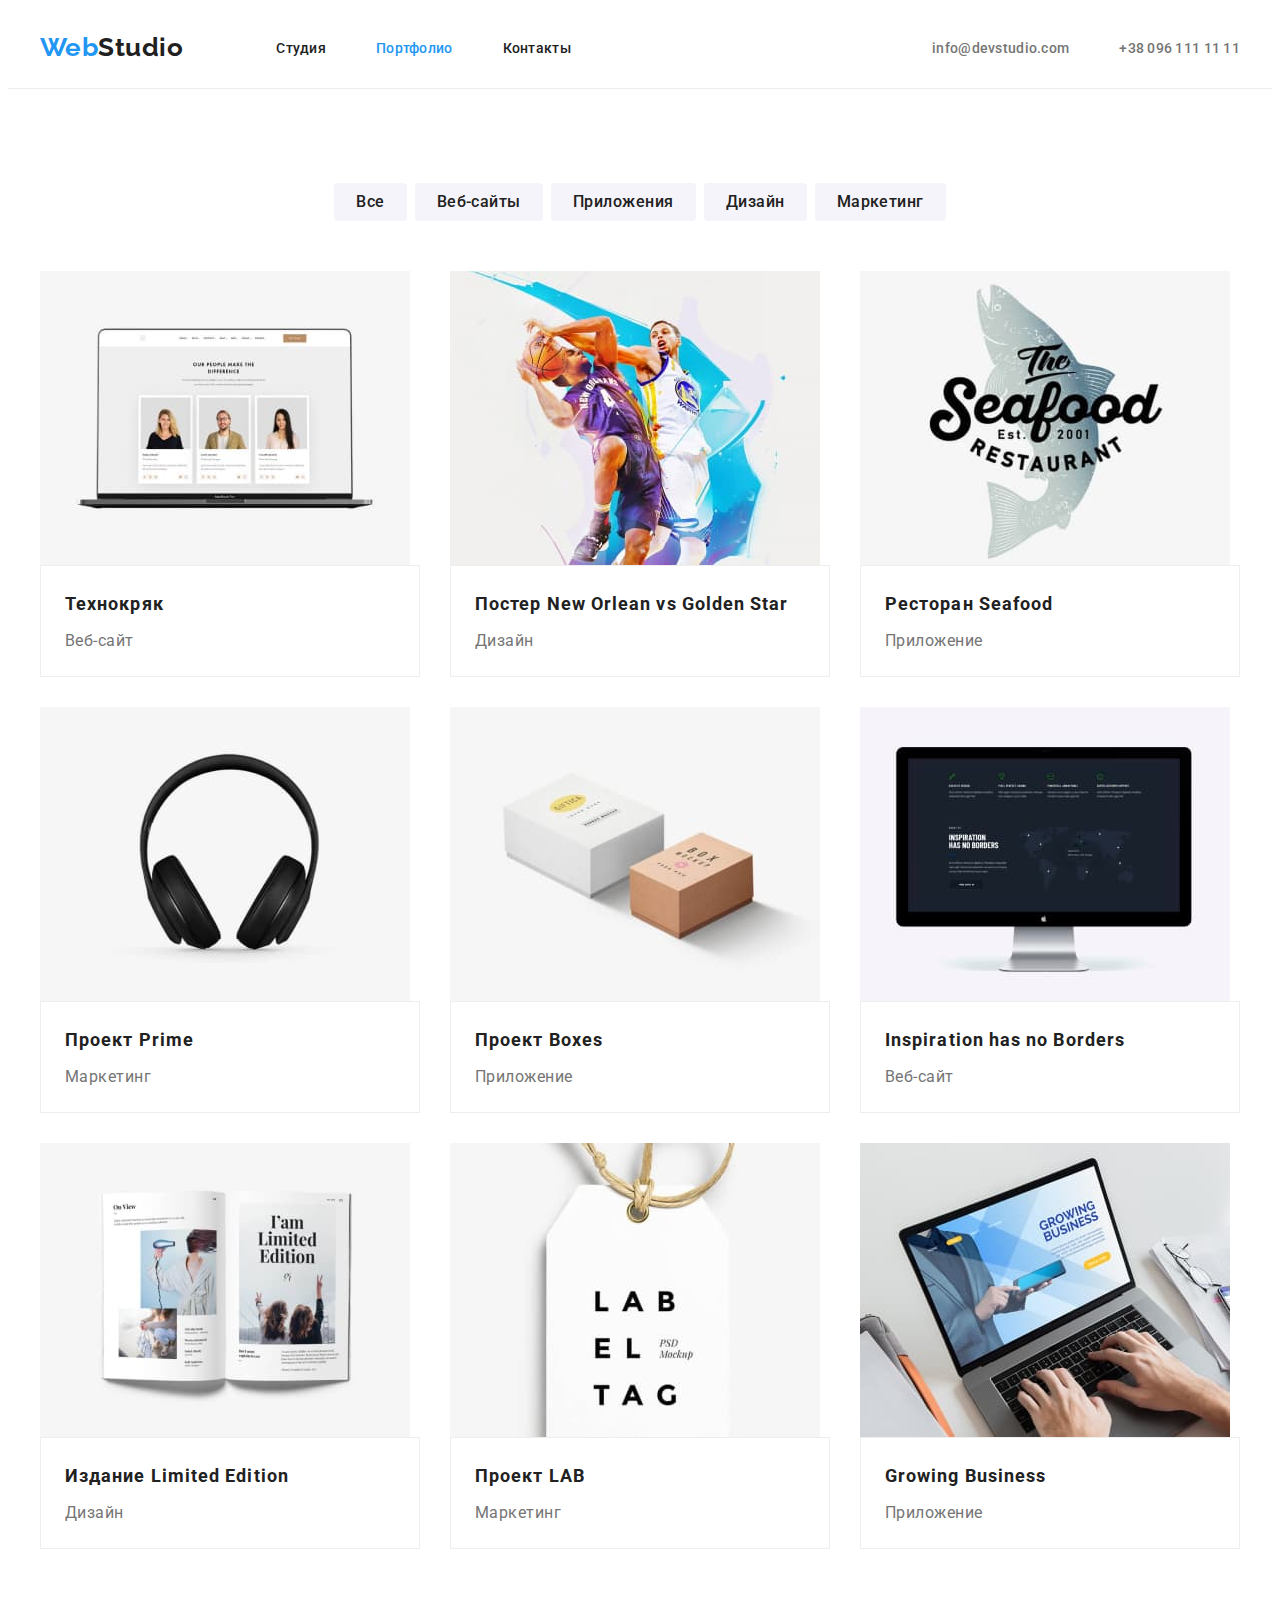
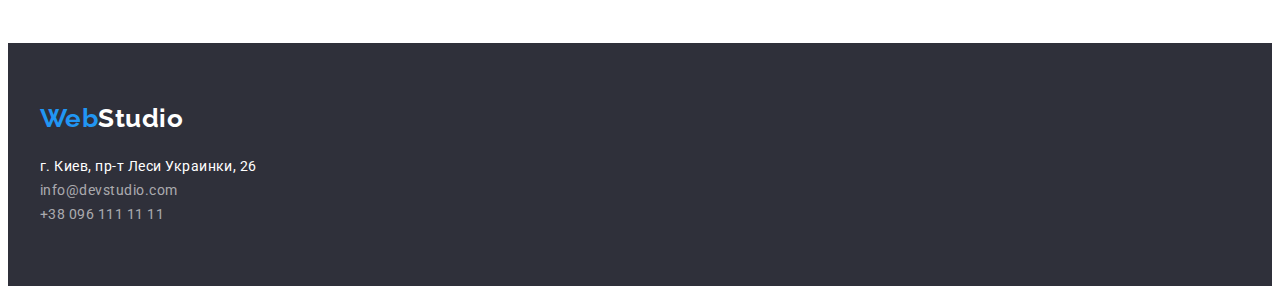
==== portfolio.html @ c4aeabe7 "переніс з ДЗ 3" ====
<!DOCTYPE html>
<html lang="ru">
  <head>
    <meta charset="UTF-8" />
    <meta http-equiv="X-UA-Compatible" content="IE=edge" />
    <meta name="viewport" content="width=device-width, initial-scale=1.0" />
    <title>Portfolio</title>

    <link rel="preconnect" href="https://fonts.googleapis.com" />
    <link rel="preconnect" href="https://fonts.gstatic.com" crossorigin />
    <link
      href="https://fonts.googleapis.com/css2?family=Raleway:wght@700&family=Roboto:wght@400;500;700;900&display=swap"
      rel="stylesheet"
    />
    <link
      rel="stylesheet"
      href="https://cdnjs.cloudflare.com/ajax/libs/modern-normalize/1.1.0/modern-normalize.min.css"
      integrity="sha512-wpPYUAdjBVSE4KJnH1VR1HeZfpl1ub8YT/NKx4PuQ5NmX2tKuGu6U/JRp5y+Y8XG2tV+wKQpNHVUX03MfMFn9Q=="
      crossorigin="anonymous"
      referrerpolicy="no-referrer"
    />

    <link rel="stylesheet" href="./css/styles.css" />
  </head>
  <body class="page">
    <!--Шапка страницы-->
    <header class="header">
      <div class="container">
        <a href="./index.html" class="logo">Web<span class="logo-black">Studio</span></a>
        <nav>
          <ul class="site-nav list">
            <li class="site-nav-item"><a href="./index.html" class="link">Студия</a></li>
            <li class="site-nav-item">
              <a href="./portfolio.html" class="link curret">Портфолио</a>
            </li>
            <li class="site-nav-item"><a href="" class="link">Контакты</a></li>
          </ul>
        </nav>
        <ul class="contact-nav list">
          <li class="contact-nav-item">
            <a href="mailto:info@devstudio.com" class="link">info@devstudio.com</a>
          </li>
          <li class="contact-nav-item">
            <a href="tel:+380961111111" class="link">+38 096 111 11 11</a>
          </li>
        </ul>
      </div>
    </header>
    <!--Уникаольний контент страницы-->

    <main>
      <section class="section">
        <div class="container">
          <ul class="portfolio-btn-list list">
            <li class="portfolio-btn-item"><button type="button" class="portfolio-btn">Все</button></li>
            <li class="portfolio-btn-item">
              <button type="button" class="portfolio-btn">Веб-сайты</button>
            </li>
            <li class="portfolio-btn-item">
              <button type="button" class="portfolio-btn">Приложения</button>
            </li>
            <li class="portfolio-btn-item">
              <button type="button" class="portfolio-btn">Дизайн</button>
            </li>
            <li class="portfolio-btn-item">
              <button type="button" class="portfolio-btn">Маркетинг</button>
            </li>
          </ul>
          <h1 class="visually-hidden">Наши работы</h1>
          <ul class="portfolio-list list">
            <li class="portfolio-list-item">
              <img src="./images/examplework_1.jpg" alt="Открытый ноутбук" width="370" />
              <div class="portfolio-content">
                <h2 class="title">Технокряк</h2>
                <p class="text">Веб-сайт</p>
              </div>
            </li>
            <li class="portfolio-list-item">
              <img src="./images/examplework_2.jpg" alt="Два баскетболиста с мячом" width="370" />
              <div class="portfolio-content">
                <h2 class="title">Постер <span lang="en"> New Orlean vs Golden Star</span></h2>
                <p class="text">Дизайн</p>
              </div>
            </li>
            <li class="portfolio-list-item">
              <img src="./images/examplework_3.jpg" alt="Рыба и название ресторана" width="370" />
              <div class="portfolio-content">
                <h2 class="title">Ресторан <span lang="en">Seafood</span></h2>
                <p class="text">Приложение</p>
              </div>
            </li>
            <li class="portfolio-list-item">
              <img src="./images/examplework_4.jpg" alt="Наушники" width="370" />
              <div class="portfolio-content">
                <h2 class="title">Проект <span lang="en">Prime</span></h2>
                <p class="text">Маркетинг</p>
              </div>
            </li>
            <li class="portfolio-list-item">
              <img src="./images/examplework_5.jpg" alt="Две картонные коробки" width="370" />
              <div class="portfolio-content">
                <h2 class="title">Проект <span lang="en">Boxes</span></h2>
                <p class="text">Приложение</p>
              </div>
            </li>
            <li class="portfolio-list-item">
              <img src="./images/examplework_6.jpg" alt="Монитор" width="370" />
              <div class="portfolio-content">
                <h2 class="title" lang="en">Inspiration has no Borders</h2>
                <p class="text">Веб-сайт</p>
              </div>
            </li>
            <li class="portfolio-list-item">
              <img src="./images/examplework_7.jpg" alt="Развёрнутая книга" width="370" />
              <div class="portfolio-content">
                <h2 class="title">Издание <span lang="en"> Limited Edition</span></h2>
                <p class="text">Дизайн</p>
              </div>
            </li>
            <li class="portfolio-list-item">
              <img src="./images/examplework_8.jpg" alt="Бирка" width="370" />
              <div class="portfolio-content">
                <h2 class="title">Проект <span lang="en">LAB</span></h2>
                <p class="text">Маркетинг</p>
              </div>
            </li>
            <li class="portfolio-list-item">
              <img src="./images/examplework_9.jpg" alt="Руки на клавиатуре ноутбука" />
              <div class="portfolio-content">
                <h2 class="title" lang="en">Growing Business</h2>
                <p class="text">Приложение</p>
              </div>
            </li>
          </ul>
        </div>
      </section>
    </main>

    <!--Подвал страницы-->
    <footer class="footer">
      <div class="container">
        <a href="./index.html" class="logo">Web<span class="logo-white">Studio</span></a>
        <ul class="footer-list list">
          <li>
            <a
              href="https://goo.gl/maps/DVqmVE1EjnWFbu6t8"
              target="_blank"
              rel="noopener noreferrer"
              class="link adress"
              >г. Киев, пр-т Леси Украинки, 26
            </a>
          </li>
          <li><a href="mailto:info@devstudio.com" class="link">info@devstudio.com</a></li>
          <li><a href="tel:+380961111111" class="link">+38 096 111 11 11</a></li>
        </ul>
      </div>
    </footer>
  </body>
</html>
---- css/styles.css ----
/*основний колір тексту #757575 */
/* додатковий колір тексту #212121 */
/*білий колір заголовка #FFFFFF */
/*акцент #2196F3*/
/*колір фону #FFFFFF*/
/*колір героя та футера #2F303A*/
/*додатковий колір фону #E5E5E5*/
/*колір фону секціі команда  #F5F4FA;*/
/*колір номери і телефону в футері rgba(255, 255, 255, 0.6);*/


/*приховування заголовка секції наши преимущества*/
.visually-hidden {
  position: absolute;
  white-space: nowrap;
  width: 1px;
  height: 1px;
  overflow: hidden;
  border: 0;
  padding: 0;
  clip: rect(0 0 0 0);
  clip-path: inset(50%);
  margin: -1px;
}

/*-----Обнуляємо стилі глобально. RESET------------*/


p,
h1,
h2,
h3,
h4,
h5,
h6 {
  margin: 0;
}

ul,
ol {
  margin: 0;
  padding-left: 0;
}

button {
  cursor: pointer;
}

 img {
  display: block;
}  

/*-----------стоворюємо контейнер------------------*/
.container {
  width: 1200px;
  margin: 0 auto;
  padding-left: 15px;
  padding-right: 15px;
  /* outline: 1px solid tomato; */
}

/*-----------призначення змінної-------------------*/


:root {
  --primary-text-color: #757575;
  --title-text-color: #212121;
  --brand-color: #2196f3;
}

/*стилізація всього документу*/
.page {
  color: var(--primary-text-color);
  background-color: #FFFFFF;
  font-family: 'Roboto', sans-serif;
  letter-spacing: 0.03em;
}

/*прибирання крапок біля списку*/
.list {
  list-style: none;
}

/*----------- стилізація heade------------------*/
.header {
  padding-top: 24px;
  padding-bottom: 25px;
  border-bottom: 1px solid #ECECEC;
}


/*стилізація логотипу*/
.logo {
  color:
    var(--brand-color);
  font-family: 'Raleway', sans-serif;
  font-weight: 700;
  font-size: 26px;
  line-height: 1.19;
  text-decoration: none;
  margin-right: 93px;
}

/*стилизація чорної частини логотипу */
.logo-black {
  color: #212121;
}

.header .container {
  display: flex;
  align-items: center;
}

.site-nav {
  display: flex;
}

.contact-nav {
  display: flex;
  margin-left: auto;
}

.site-nav-item:not(:last-child),
.contact-nav-item:not(:last-child) {
  margin-right: 50px;
}

/*стилізація навігації сайту*/
.site-nav .link {
  text-decoration: none;
  color: #212121;
  font-weight: 500;
  font-size: 14px;
  line-height: 1.14;
  letter-spacing: 0.02em;
}

.site-nav .link:hover,
.site-nav .link:focus {
  color: var(--brand-color);
}

.site-nav .link.curret {
  color: var(--brand-color);
}

/*стилізація навігаціі контактів*/
.contact-nav .link {
  color: #757575;
  font-weight: 500;
  font-size: 14px;
  line-height: 1.14;
  letter-spacing: 0.02em;
  text-decoration: none;
}
.contact-nav .link:hover,
.contact-nav .link:focus {
  color: var(--brand-color);
}

/*------------------стилізація героя----------*/
.hero {
  background-color: #2f303a;
  padding-top: 200px;
  padding-bottom: 200px;
}

/*переводить текст заголовка героя в верхній регістр*/
.hero-title {
  color: #ffffff;
  font-weight: 900;
  font-size: 44px;
  line-height: 1.36;
  text-align: center;
  letter-spacing: 0.06em;
  text-transform: uppercase;

  max-width: 696px;
  margin: 0 auto 30px;


}

/*стилізація кнопки героя*/
.btn-primery {
  min-width: 200px;
  height: 50px;
  display: block;
  margin: 0 auto;

  color: #FFFFFF;
  background-color: var(--brand-color);
  font-family: inherit;
  font-weight: 700;
  font-size: 16px;
  line-height: 1.86;

  border: 1px solid var(--brand-color);
  border-radius: 4px;
  box-shadow: 0px 4px 4px rgba(0, 0, 0, 0.15);

}

/*стилізація секцій   якійсь брєд не розібрався з94 */
.section {
  padding-top: 94px;
  padding-bottom: 94px;
}

.section-title {
  color: var(--title-text-color);
  font-weight: 700;
  font-size: 36px;
  line-height: 1.17;
  text-align: center;
  margin-bottom: 50px;
}

/*стилізація секції з перевагами*/

.section-feature {
  padding-bottom: 47px;
}

.feature-list {
  display: flex;
  margin-left: -30px;
}

.feature-list-item {
  flex-basis: calc(100% / 4 - 30px);
  margin-left: 30px;
}


.feature-list .title {
  color: var(--title-text-color);
  font-weight: 700;
  font-size: 14px;
  line-height: 1.14;
  text-transform: uppercase;
  margin-bottom: 10px;
}

.feature-list .text {
  font-size: 14px;
  line-height: 1.72;
}

/*стилізація секції чим ми займаємося*/

.section-work {
  padding-top: 47px;
}

.work-list {
  display: flex;
  margin-left: -30px;
}

.work-list-item {
  flex-basis: calc(100% / 3 - 30px);
  margin-left: 30px;
}


/*стилізація секції наша команда*/
.section-team {
  background-color: #F5F4FA;

}

.team-list {
  display: flex;
  margin-left: -30px;
}

.team-list-item {
  flex-basis: calc(100% / 4 - 30px);
  margin-left: 30px;
  box-shadow: 0px 1px 3px rgba(0, 0, 0, 0.12), 0px 1px 1px rgba(0, 0, 0, 0.14), 0px 2px 1px rgba(0, 0, 0, 0.2);
  border-radius: 0px 0px 4px 4px;

  background-color: #FFFFFF;

}

.team-list .title {
  color: var(--title-text-color);
  font-weight: 500;
  font-size: 16px;
  line-height: 1.19;
  text-align: center;
  margin-bottom: 10px;
}

.team-list .text {
  font-size: 16px;
  line-height: 1.19;
  text-align: center;
}

.team-content {
  padding-top: 30px;
  padding-bottom: 30px;
}


/*cтилізація футера*/
.footer {
  background-color: #2F303A;
  padding-top: 60px;
  padding-bottom: 60px;
}

/*стилизація білої частини логотипу футера */
.logo-white {
  color: #FFFFFF;
}

.footer .logo {
  margin-bottom: 20px;
  display: block;
}

/*стилізація контактів футера*/
.footer-list .link {
  color: rgba(255, 255, 255, 0.6);

  font-size: 14px;
  line-height: 1.72;
  text-decoration: none;
  display: block;
}

.footer-list-item:not(:last-child) {
  margin-bottom: 9px;
}


.footer-list .link.adress {
  color: #FFFFFF;
}

.footer-list .link:hover,
.footer-list .link:focus {
  color: var(--brand-color);
}

/*стилізація portfolio.html*/
.portfolio-list .title {
  color: var(--title-text-color);
  font-weight: 700;
  font-size: 18px;
  line-height: 2;
  letter-spacing: 0.06em;
  margin-bottom: 4px;
}

/*стилізація кнопок портфоліо*/


.portfolio-btn-list {
  display: flex;
  justify-content: center;
}

.portfolio-btn-item:not(:last-child) {
  margin-right: 8px;
}

.portfolio-btn {
  color: #212121;
  background-color: #F5F4FA;
  font-family: inherit;
  font-weight: 500;
  font-size: 16px;
  line-height: 1.63;
  text-align: center;
  letter-spacing: 0.03em;

  padding: 6px 22px;
  border: transparent;
  border-radius: 4px;

}

.portfolio-btn:hover,
.portfolio-btn:focus {
  color: #FFFFFF;
  background-color: #2196f3;
}

.portfolio-list {
  margin-top: 50px;
  display: flex;
  flex-wrap: wrap;
  margin-left: -30px;
  margin-bottom: -30px;
}

.portfolio-list-item {
  flex-basis: calc(100%/3 - 30px);
  margin-left: 30px;
  margin-bottom: 30px;
}

.portfolio-list .text {
  font-size: 16px;
  line-height: 1.88;
}

.portfolio-content {
  padding: 20px 24px;
  border: 1px solid #EEEEEE;
  ;
}
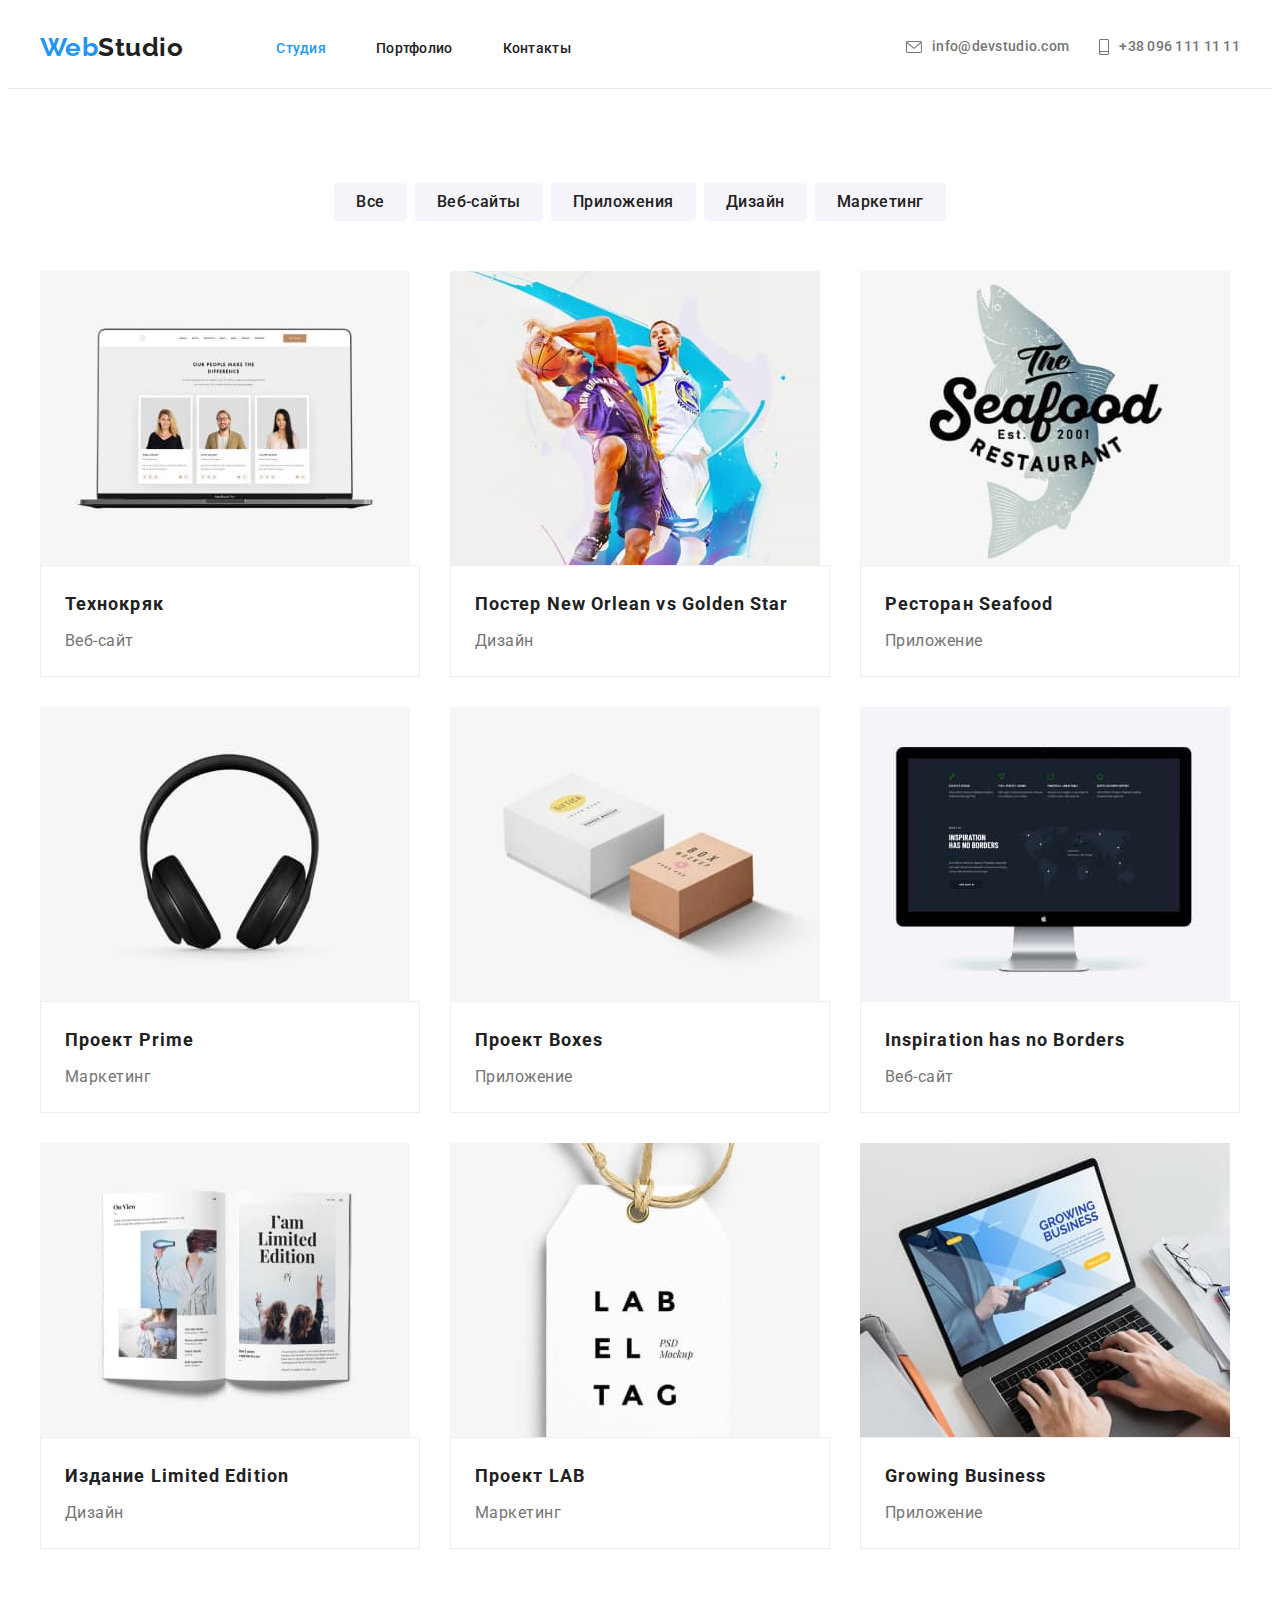
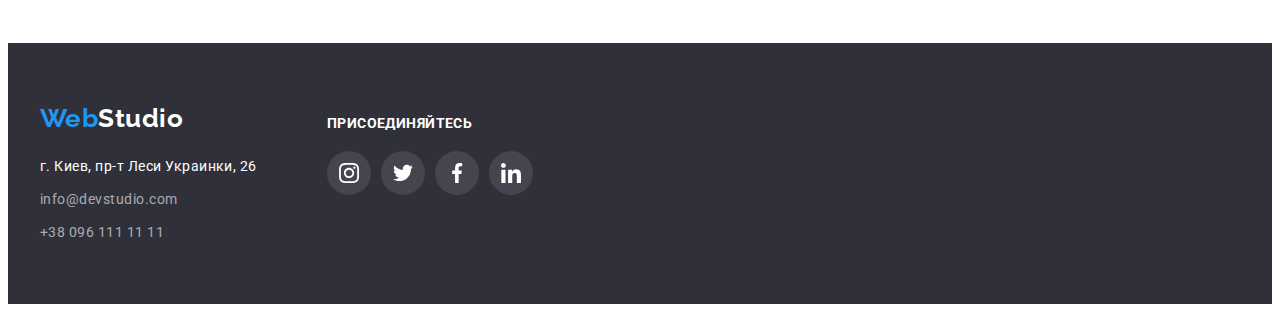
==== commit 5f84085f: "добавив тіні" ====
--- a/portfolio.html
+++ b/portfolio.html
@@ -29,19 +29,25 @@
         <a href="./index.html" class="logo">Web<span class="logo-black">Studio</span></a>
         <nav>
           <ul class="site-nav list">
-            <li class="site-nav-item"><a href="./index.html" class="link">Студия</a></li>
-            <li class="site-nav-item">
-              <a href="./portfolio.html" class="link curret">Портфолио</a>
-            </li>
+            <li class="site-nav-item"><a href="./index.html" class="link curret">Студия</a></li>
+            <li class="site-nav-item"><a href="./portfolio.html" class="link">Портфолио</a></li>
             <li class="site-nav-item"><a href="" class="link">Контакты</a></li>
           </ul>
         </nav>
         <ul class="contact-nav list">
           <li class="contact-nav-item">
-            <a href="mailto:info@devstudio.com" class="link">info@devstudio.com</a>
+            <a href="mailto:info@devstudio.com" class="link">
+              <svg class="contact-icon" width="16" height="12">
+                <use href="./images/icons.svg#icon-envelope"></use></svg
+              >info@devstudio.com</a
+            >
           </li>
           <li class="contact-nav-item">
-            <a href="tel:+380961111111" class="link">+38 096 111 11 11</a>
+            <a href="tel:+380961111111" class="link"
+              ><svg class="contact-icon" width="10" height="16">
+                <use href="./images/icons.svg#icon-smartphone"></use></svg
+              >+38 096 111 11 11</a
+            >
           </li>
         </ul>
       </div>
@@ -52,7 +58,9 @@
       <section class="section">
         <div class="container">
           <ul class="portfolio-btn-list list">
-            <li class="portfolio-btn-item"><button type="button" class="portfolio-btn">Все</button></li>
+            <li class="portfolio-btn-item">
+              <button type="button" class="portfolio-btn">Все</button>
+            </li>
             <li class="portfolio-btn-item">
               <button type="button" class="portfolio-btn">Веб-сайты</button>
             </li>
@@ -139,20 +147,59 @@
     <!--Подвал страницы-->
     <footer class="footer">
       <div class="container">
-        <a href="./index.html" class="logo">Web<span class="logo-white">Studio</span></a>
-        <ul class="footer-list list">
-          <li>
-            <a
-              href="https://goo.gl/maps/DVqmVE1EjnWFbu6t8"
-              target="_blank"
-              rel="noopener noreferrer"
-              class="link adress"
-              >г. Киев, пр-т Леси Украинки, 26
-            </a>
-          </li>
-          <li><a href="mailto:info@devstudio.com" class="link">info@devstudio.com</a></li>
-          <li><a href="tel:+380961111111" class="link">+38 096 111 11 11</a></li>
-        </ul>
+        <div class="footer-contact">
+          <a href="./index.html" class="logo">Web<span class="logo-white">Studio</span></a>
+          <ul class="footer-list list">
+            <li class="footer-list-item">
+              <a
+                href="https://goo.gl/maps/DVqmVE1EjnWFbu6t8"
+                target="_blank"
+                rel="noopener noreferrer"
+                class="link adress"
+                >г. Киев, пр-т Леси Украинки, 26
+              </a>
+            </li>
+            <li class="footer-list-item">
+              <a href="mailto:info@devstudio.com" class="link">info@devstudio.com</a>
+            </li>
+            <li class="footer-list-item">
+              <a href="tel:+380961111111" class="link">+38 096 111 11 11</a>
+            </li>
+          </ul>
+        </div>
+        <div class="footer-soc">
+          <h3 class="footer-soc-title">присоединяйтесь</h3>
+          <ul class="footer-soc-list list">
+            <li class="footer-soc-item">
+              <a href="" class="footer-soc-link">
+                <svg class="footer-soc-icon" width="20" height="20">
+                  <use href="./images/icons.svg#icon-instagram"></use>
+                </svg>
+              </a>
+            </li>
+            <li class="footer-soc-item">
+              <a href="" class="footer-soc-link">
+                <svg class="footer-soc-icon" width="20" height="20">
+                  <use href="./images/icons.svg#icon-twitter"></use>
+                </svg>
+              </a>
+            </li>
+            <li class="footer-soc-item">
+              <a href="" class="footer-soc-link">
+                <svg class="footer-soc-icon" width="20" height="20">
+                  <use href="./images/icons.svg#icon-facebook"></use>
+                </svg>
+              </a>
+            </li>
+            <li class="footer-soc-item">
+              <a href="" class="footer-soc-link">
+                <svg class="footer-soc-icon" width="20" height="20">
+                  <use href="./images/icons.svg#icon-linkedin"></use>
+                </svg>
+              </a>
+            </li>
+          </ul>
+        </div>
       </div>
     </footer>
   </body>
--- a/css/styles.css
+++ b/css/styles.css
@@ -7,7 +7,6 @@
 /*додатковий колір фону #E5E5E5*/
 /*колір фону секціі команда  #F5F4FA;*/
 /*колір номери і телефону в футері rgba(255, 255, 255, 0.6);*/
-
 
 /*приховування заголовка секції наши преимущества*/
 .visually-hidden {
@@ -25,7 +24,6 @@
 
 /*-----Обнуляємо стилі глобально. RESET------------*/
 
-
 p,
 h1,
 h2,
@@ -46,9 +44,9 @@
   cursor: pointer;
 }
 
- img {
+img {
   display: block;
-}  
+}
 
 /*-----------стоворюємо контейнер------------------*/
 .container {
@@ -61,7 +59,6 @@
 
 /*-----------призначення змінної-------------------*/
 
-
 :root {
   --primary-text-color: #757575;
   --title-text-color: #212121;
@@ -71,7 +68,7 @@
 /*стилізація всього документу*/
 .page {
   color: var(--primary-text-color);
-  background-color: #FFFFFF;
+  background-color: #ffffff;
   font-family: 'Roboto', sans-serif;
   letter-spacing: 0.03em;
 }
@@ -81,18 +78,16 @@
   list-style: none;
 }
 
-/*----------- стилізація heade------------------*/
+/*----------- стилізація header------------------*/
 .header {
   padding-top: 24px;
   padding-bottom: 25px;
-  border-bottom: 1px solid #ECECEC;
-}
-
+  border-bottom: 1px solid #ececec;
+}
 
 /*стилізація логотипу*/
 .logo {
-  color:
-    var(--brand-color);
+  color: var(--brand-color);
   font-family: 'Raleway', sans-serif;
   font-weight: 700;
   font-size: 26px;
@@ -120,8 +115,7 @@
   margin-left: auto;
 }
 
-.site-nav-item:not(:last-child),
-.contact-nav-item:not(:last-child) {
+.site-nav-item:not(:last-child) {
   margin-right: 50px;
 }
 
@@ -152,7 +146,25 @@
   line-height: 1.14;
   letter-spacing: 0.02em;
   text-decoration: none;
-}
+  display: flex;
+  align-items: center;
+}
+
+.contact-nav-item:not(:last-child) {
+  margin-right: 30px;
+}
+
+.contact-nav-item {
+  display: flex;
+  align-items: center;
+}
+
+.contact-icon {
+  display: block;
+  margin-right: 10px;
+  fill: currentColor;
+}
+
 .contact-nav .link:hover,
 .contact-nav .link:focus {
   color: var(--brand-color);
@@ -163,6 +175,14 @@
   background-color: #2f303a;
   padding-top: 200px;
   padding-bottom: 200px;
+  margin: 0 auto;
+  max-width: 1600px;
+
+  background-image: linear-gradient(rgba(47, 48, 58, 0.4), rgba(47, 48, 58, 0.4)),
+    url('../images/photo_hero.jpg');
+  background-position: center;
+  background-repeat: no-repeat;
+  background-size: cover;
 }
 
 /*переводить текст заголовка героя в верхній регістр*/
@@ -177,8 +197,6 @@
 
   max-width: 696px;
   margin: 0 auto 30px;
-
-
 }
 
 /*стилізація кнопки героя*/
@@ -188,7 +206,7 @@
   display: block;
   margin: 0 auto;
 
-  color: #FFFFFF;
+  color: #ffffff;
   background-color: var(--brand-color);
   font-family: inherit;
   font-weight: 700;
@@ -198,7 +216,6 @@
   border: 1px solid var(--brand-color);
   border-radius: 4px;
   box-shadow: 0px 4px 4px rgba(0, 0, 0, 0.15);
-
 }
 
 /*стилізація секцій   якійсь брєд не розібрався з94 */
@@ -232,7 +249,6 @@
   margin-left: 30px;
 }
 
-
 .feature-list .title {
   color: var(--title-text-color);
   font-weight: 700;
@@ -247,6 +263,17 @@
   line-height: 1.72;
 }
 
+.feature-thumb {
+  width: 100%;
+  height: 120px;
+  background-color: #f5f4fa;
+  border-radius: 4px;
+  margin-bottom: 30px;
+  align-items: center;
+  justify-content: center;
+  display: flex;
+}
+
 /*стилізація секції чим ми займаємося*/
 
 .section-work {
@@ -263,11 +290,9 @@
   margin-left: 30px;
 }
 
-
 /*стилізація секції наша команда*/
 .section-team {
-  background-color: #F5F4FA;
-
+  background-color: #f5f4fa;
 }
 
 .team-list {
@@ -278,11 +303,11 @@
 .team-list-item {
   flex-basis: calc(100% / 4 - 30px);
   margin-left: 30px;
-  box-shadow: 0px 1px 3px rgba(0, 0, 0, 0.12), 0px 1px 1px rgba(0, 0, 0, 0.14), 0px 2px 1px rgba(0, 0, 0, 0.2);
+  box-shadow: 0px 1px 3px rgba(0, 0, 0, 0.12), 0px 1px 1px rgba(0, 0, 0, 0.14),
+    0px 2px 1px rgba(0, 0, 0, 0.2);
   border-radius: 0px 0px 4px 4px;
 
-  background-color: #FFFFFF;
-
+  background-color: #ffffff;
 }
 
 .team-list .title {
@@ -305,22 +330,118 @@
   padding-bottom: 30px;
 }
 
+.team-soc-list {
+  display: flex;
+  margin-top: 16px;
+  justify-content: center;
+}
+
+.team-soc-item {
+  width: 44px;
+  height: 44px;
+  margin-right: 10px;
+}
+
+.team-soc-item:last-child {
+  margin-right: 0;
+}
+
+.team-soc-link {
+  width: 100%;
+  height: 100%;
+  border-radius: 50%;
+  display: flex;
+  align-items: center;
+  justify-content: center;
+  color: #afb1b8;
+}
+
+.team-soc-icom {
+  fill: currentColor;
+}
+
+.team-soc-link:hover,
+.team-soc-link:focus {
+  background-color: var(--brand-color);
+  color: #ffffff;
+}
+
+/* універсальний спосіб для дітей від батька та сусідів */
+/* .team-soc-link:hover,
+.team-soc-link:focus {
+  background-color: #2196f3;
+}
+
+.team-soc-link:hover .team-soc-icom,
+.team-soc-link:focus .team-soc-icom {
+  fill: #FFFFFF;
+} */
+/* ------------стилізація секції постійні клієнти -----------*/
+
+.client-list {
+  display: flex;
+  justify-content: center;
+}
+
+.client-item {
+  width: 170px;
+  height: 92px;
+  margin-right: 30px;
+}
+
+.client-item:last-child {
+  margin-right: 0;
+}
+
+.client-link {
+  width: 100%;
+  height: 100%;
+  display: flex;
+  justify-content: center;
+  align-items: center;
+  border: 1px solid #afb1b8;
+  border-radius: 4px;
+  color: #afb1b8;
+}
+
+.client-icon {
+  fill: currentColor;
+}
+
+.client-link:hover,
+.client-link:focus {
+  color: var(--brand-color);
+  border: 1px solid var(--brand-color);
+}
 
 /*cтилізація футера*/
 .footer {
-  background-color: #2F303A;
+  background-color: #2f303a;
   padding-top: 60px;
   padding-bottom: 60px;
 }
 
 /*стилизація білої частини логотипу футера */
 .logo-white {
-  color: #FFFFFF;
+  color: #ffffff;
 }
 
 .footer .logo {
   margin-bottom: 20px;
+  margin-right: 0;
   display: block;
+}
+
+.footer .container {
+  display: flex;
+}
+
+.footer-contact {
+  margin-right: 70px;
+}
+
+.footer-soc {
+  margin-top: 12px;
 }
 
 /*стилізація контактів футера*/
@@ -337,9 +458,8 @@
   margin-bottom: 9px;
 }
 
-
 .footer-list .link.adress {
-  color: #FFFFFF;
+  color: #ffffff;
 }
 
 .footer-list .link:hover,
@@ -347,7 +467,52 @@
   color: var(--brand-color);
 }
 
-/*стилізація portfolio.html*/
+.footer-soc-title {
+  margin-bottom: 20px;
+  font-weight: 700;
+  font-size: 14px;
+  line-height: calc(16 / 14);
+  letter-spacing: 0.03em;
+  text-transform: uppercase;
+
+  color: #ffffff;
+}
+
+.footer-soc-list {
+  display: flex;
+}
+
+.footer-soc-item {
+  width: 44px;
+  height: 44px;
+  margin-right: 10px;
+}
+
+.footer-soc-item:last-child {
+  margin-right: 0;
+}
+
+.footer-soc-link {
+  width: 100%;
+  height: 100%;
+  border-radius: 50%;
+  background-color: rgba(255, 255, 255, 0.1);
+  display: flex;
+  align-items: center;
+  justify-content: center;
+  color: #ffffff;
+}
+
+.footer-soc-icon {
+  fill: currentColor;
+}
+
+.footer-soc-link:hover,
+.footer-soc-link:focus {
+  background-color: var(--brand-color);
+}
+
+/*----------стилізація portfolio.html-----------*/
 .portfolio-list .title {
   color: var(--title-text-color);
   font-weight: 700;
@@ -359,7 +524,6 @@
 
 /*стилізація кнопок портфоліо*/
 
-
 .portfolio-btn-list {
   display: flex;
   justify-content: center;
@@ -371,7 +535,7 @@
 
 .portfolio-btn {
   color: #212121;
-  background-color: #F5F4FA;
+  background-color: #f5f4fa;
   font-family: inherit;
   font-weight: 500;
   font-size: 16px;
@@ -382,13 +546,14 @@
   padding: 6px 22px;
   border: transparent;
   border-radius: 4px;
-
 }
 
 .portfolio-btn:hover,
 .portfolio-btn:focus {
-  color: #FFFFFF;
+  color: #ffffff;
   background-color: #2196f3;
+  box-shadow: 0px 3px 1px rgba(0, 0, 0, 0.1), 0px 1px 2px rgba(0, 0, 0, 0.08),
+    0px 2px 2px rgba(0, 0, 0, 0.12);
 }
 
 .portfolio-list {
@@ -400,9 +565,14 @@
 }
 
 .portfolio-list-item {
-  flex-basis: calc(100%/3 - 30px);
+  flex-basis: calc(100% / 3 - 30px);
   margin-left: 30px;
   margin-bottom: 30px;
+}
+
+.portfolio-list-item:hover {
+  box-shadow: 0px 1px 1px rgba(0, 0, 0, 0.12), 0px 4px 4px rgba(0, 0, 0, 0.06),
+    1px 4px 6px rgba(0, 0, 0, 0.16);
 }
 
 .portfolio-list .text {
@@ -412,6 +582,5 @@
 
 .portfolio-content {
   padding: 20px 24px;
-  border: 1px solid #EEEEEE;
-  ;
-}
+  border: 1px solid #eeeeee;
+}
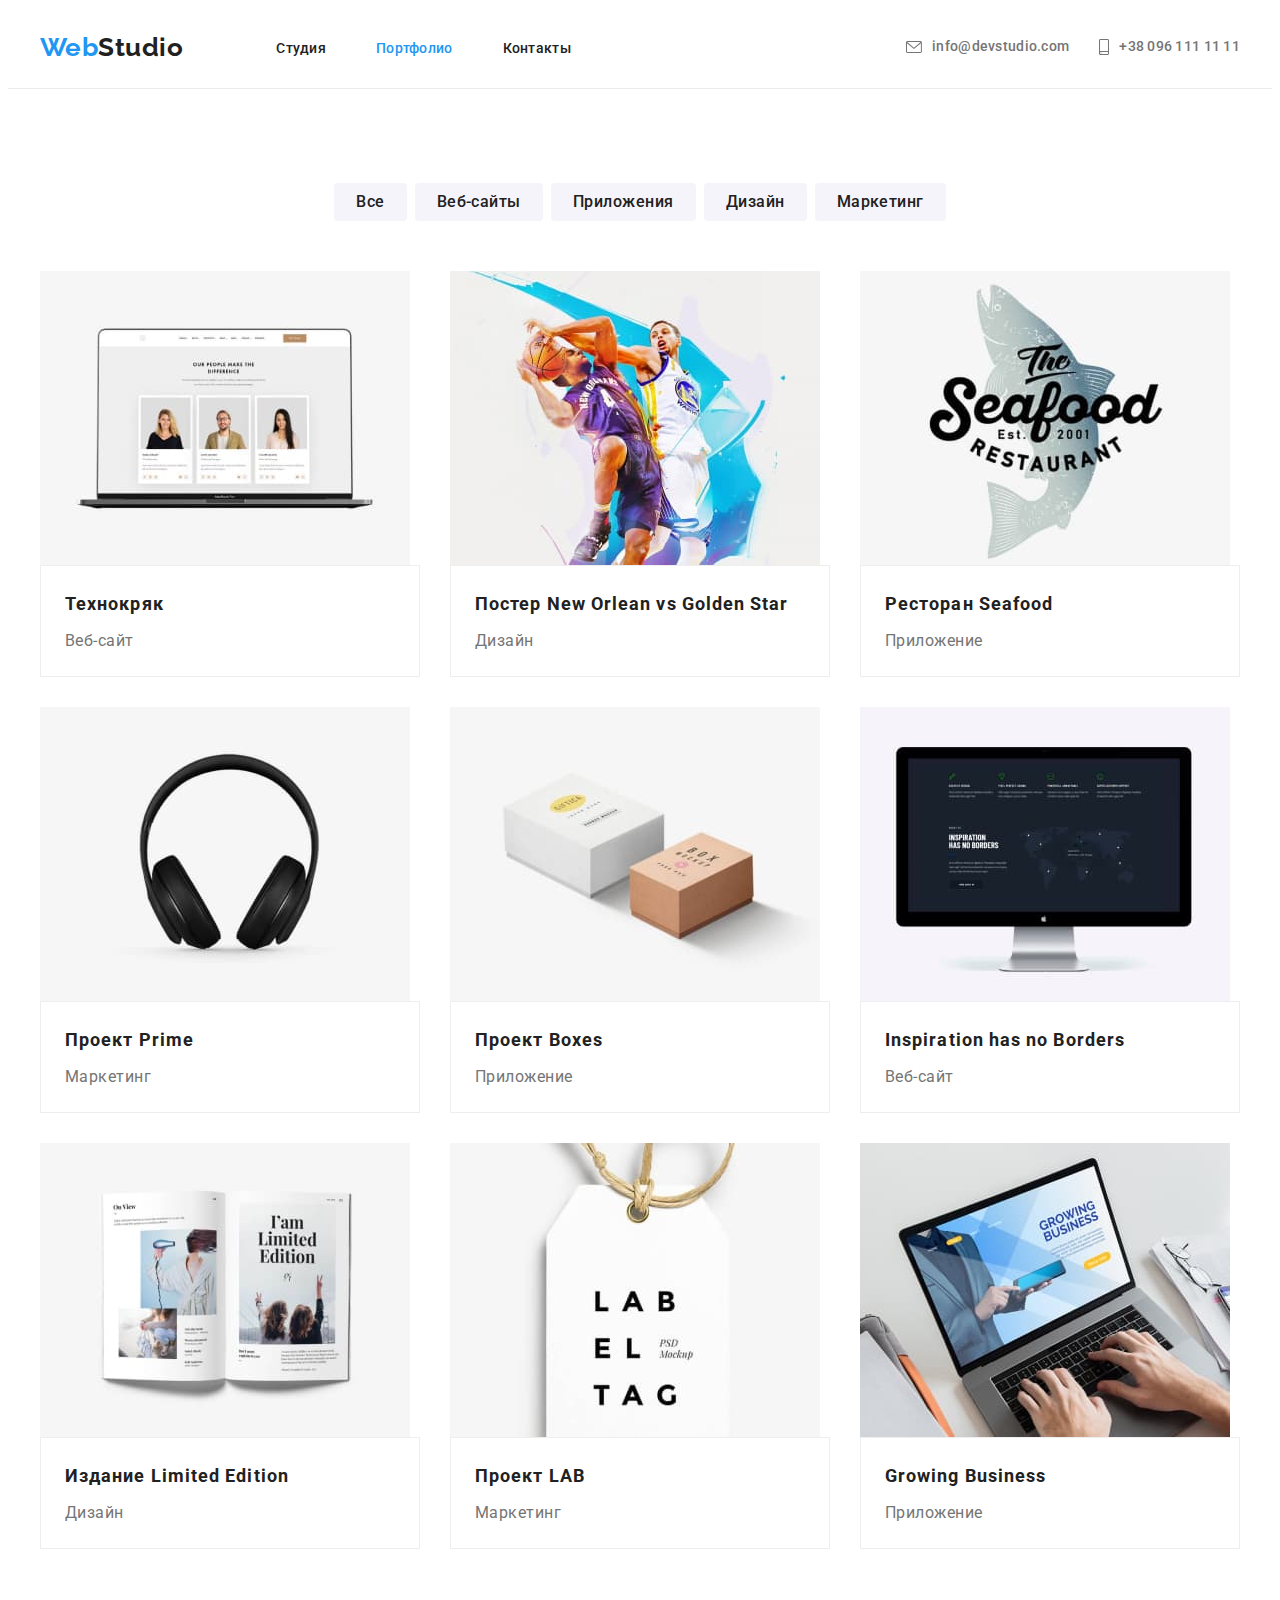
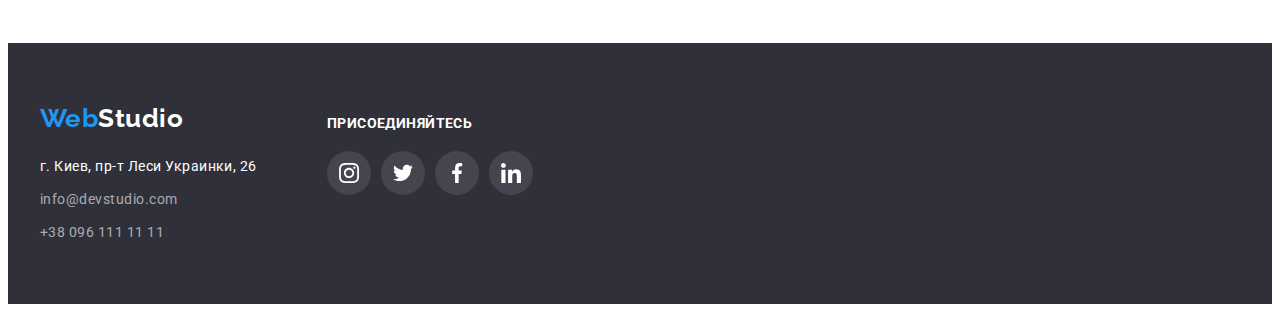
==== commit c14b7d1e: "curret" ====
--- a/portfolio.html
+++ b/portfolio.html
@@ -29,8 +29,8 @@
         <a href="./index.html" class="logo">Web<span class="logo-black">Studio</span></a>
         <nav>
           <ul class="site-nav list">
-            <li class="site-nav-item"><a href="./index.html" class="link curret">Студия</a></li>
-            <li class="site-nav-item"><a href="./portfolio.html" class="link">Портфолио</a></li>
+            <li class="site-nav-item"><a href="./index.html" class="link">Студия</a></li>
+            <li class="site-nav-item"><a href="./portfolio.html" class="link curret">Портфолио</a></li>
             <li class="site-nav-item"><a href="" class="link">Контакты</a></li>
           </ul>
         </nav>
